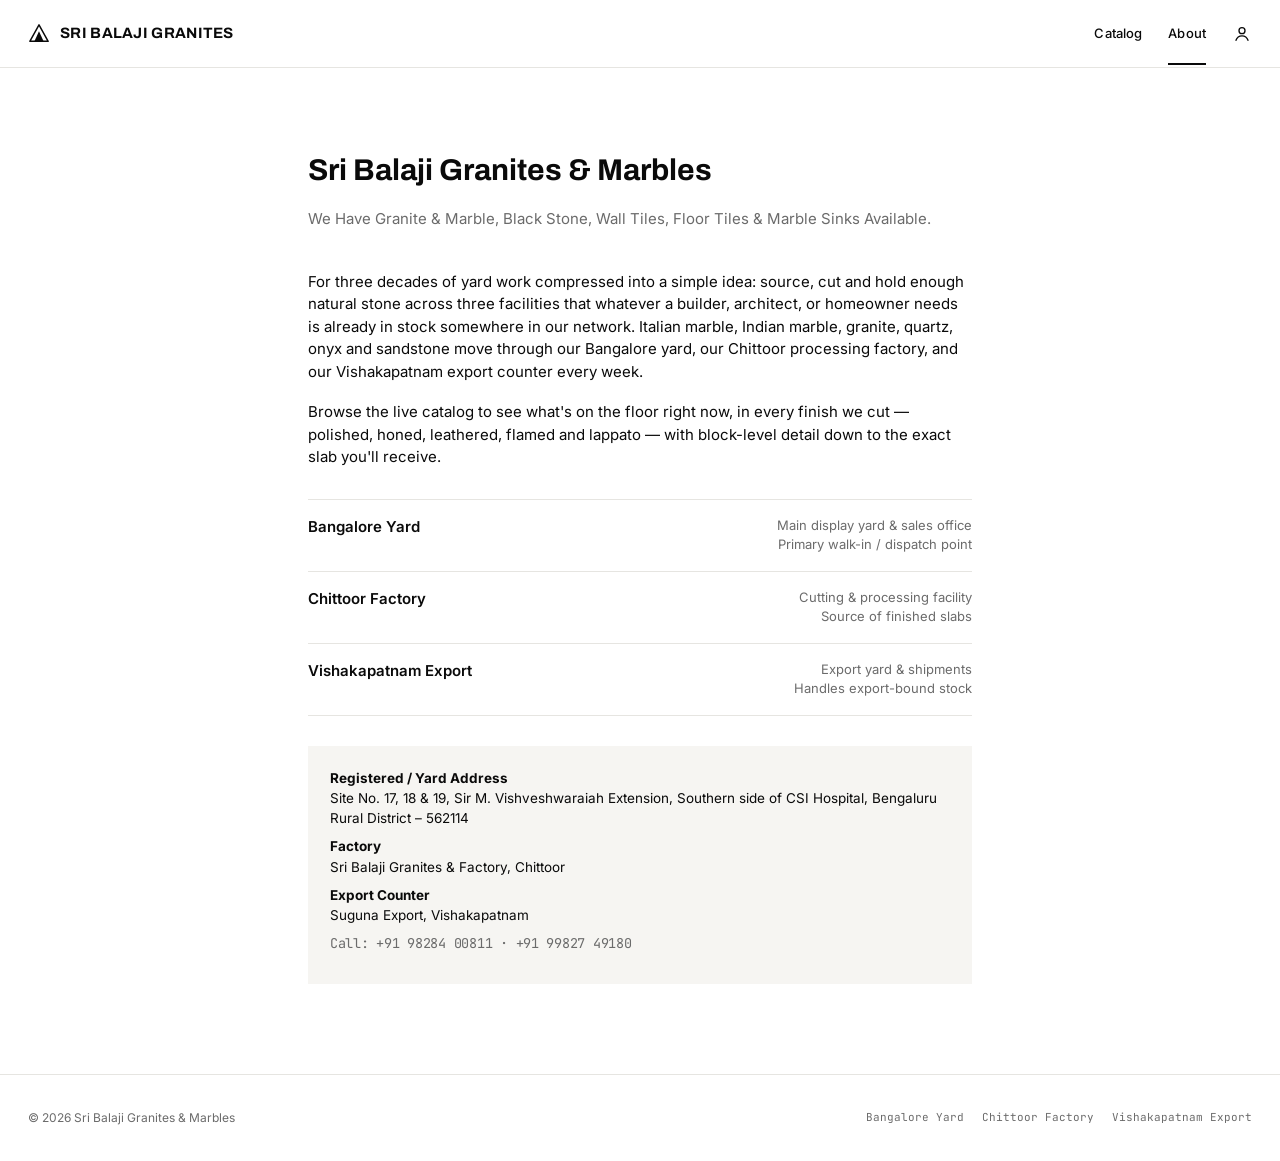
==== frontend/about.html @ f75e610f "Add files via upload" ====
<!DOCTYPE html>
<html lang="en">
<head>
<meta charset="UTF-8" />
<meta name="viewport" content="width=device-width, initial-scale=1.0" />
<title>About — Sri Balaji Granites & Marbles</title>
<link rel="stylesheet" href="css/style.css" />
<style>
  .about-wrap { max-width: 720px; margin: 0 auto; padding: 60px 28px 90px; }
  .about-wrap h1 { font-family: var(--font-display); font-size: 30px; margin-bottom: 6px; }
  .about-wrap .lede { color: var(--ink-soft); margin-bottom: 40px; font-size: 15px; }
  .about-wrap p { margin-bottom: 18px; }
  .facility-list { list-style: none; margin: 30px 0; padding: 0; border-top: 1px solid var(--line); }
  .facility-list li { border-bottom: 1px solid var(--line); padding: 16px 0; display: flex; justify-content: space-between; gap: 16px; }
  .facility-list .name { font-weight: 600; }
  .facility-list .role { color: var(--ink-soft); font-size: 13px; text-align: right; }
  .contact-block { background: var(--surface); padding: 22px; margin-top: 30px; font-size: 13.5px; }
  .contact-block div { margin-bottom: 8px; }
  .contact-block .mono { color: var(--ink-soft); }
</style>
</head>
<body>

<header class="site-header">
  <a href="/" class="brand" aria-label="Sri Balaji Granites & Marbles — home">
    <svg viewBox="0 0 24 24" fill="none" xmlns="http://www.w3.org/2000/svg" aria-hidden="true">
      <path d="M12 2 L22 20 H2 Z" stroke="#0a0a0a" stroke-width="1.6" stroke-linejoin="round"/>
      <path d="M12 9 L17 20 H7 Z" fill="#0a0a0a"/>
    </svg>
    <span class="brand-word">Sri Balaji Granites</span>
  </a>
  <nav class="main-nav">
    <a href="/">Catalog</a>
    <a href="/about.html" class="active">About</a>
    <a href="/staff" class="icon-btn" aria-label="Staff login">
      <svg viewBox="0 0 24 24" fill="none" stroke="#0a0a0a" stroke-width="1.6"><circle cx="12" cy="8" r="3.6"/><path d="M4.5 20c1.4-3.8 4.2-5.8 7.5-5.8s6.1 2 7.5 5.8"/></svg>
    </a>
  </nav>
</header>

<main class="about-wrap">
  <h1>Sri Balaji Granites & Marbles</h1>
  <p class="lede">We Have Granite &amp; Marble, Black Stone, Wall Tiles, Floor Tiles &amp; Marble Sinks Available.</p>

  <p>For three decades of yard work compressed into a simple idea: source, cut and hold enough natural stone across three facilities that whatever a builder, architect, or homeowner needs is already in stock somewhere in our network. Italian marble, Indian marble, granite, quartz, onyx and sandstone move through our Bangalore yard, our Chittoor processing factory, and our Vishakapatnam export counter every week.</p>

  <p>Browse the live catalog to see what's on the floor right now, in every finish we cut — polished, honed, leathered, flamed and lappato — with block-level detail down to the exact slab you'll receive.</p>

  <ul class="facility-list">
    <li><span class="name">Bangalore Yard</span><span class="role">Main display yard &amp; sales office<br>Primary walk-in / dispatch point</span></li>
    <li><span class="name">Chittoor Factory</span><span class="role">Cutting &amp; processing facility<br>Source of finished slabs</span></li>
    <li><span class="name">Vishakapatnam Export</span><span class="role">Export yard &amp; shipments<br>Handles export-bound stock</span></li>
  </ul>

  <div class="contact-block">
    <div><strong>Registered / Yard Address</strong><br>Site No. 17, 18 &amp; 19, Sir M. Vishveshwaraiah Extension, Southern side of CSI Hospital, Bengaluru Rural District – 562114</div>
    <div><strong>Factory</strong><br>Sri Balaji Granites &amp; Factory, Chittoor</div>
    <div><strong>Export Counter</strong><br>Suguna Export, Vishakapatnam</div>
    <div class="mono">Call: +91 98284 00811 · +91 99827 49180</div>
  </div>
</main>

<footer class="site-footer">
  <span>&copy; <span id="year"></span> Sri Balaji Granites & Marbles</span>
  <div class="locations">
    <span>Bangalore Yard</span>
    <span>Chittoor Factory</span>
    <span>Vishakapatnam Export</span>
  </div>
</footer>

<script>document.getElementById("year").textContent = new Date().getFullYear();</script>
</body>
</html>
---- frontend/css/style.css ----
/* ==========================================================================
   Sri Balaji Granites & Marbles — Design System
   Direction: minimalist, image-led, black-on-white chrome. The interface
   supplies no color of its own; the stone photography is the only color
   on the page. Masonry grid, no captions, quiet UI, one signature
   interaction: a quarry-tag stamp that appears on hover.
   ========================================================================== */

@import url('https://fonts.googleapis.com/css2?family=Archivo:wght@500;600;700;800&family=Inter:wght@400;500;600&family=JetBrains+Mono:wght@400;500&display=swap');

:root {
  --bg: #ffffff;
  --ink: #0a0a0a;
  --ink-soft: #6b6b6b;
  --ink-faint: #a3a3a0;
  --line: #e6e5e1;
  --surface: #f6f5f2;
  --surface-hover: #efeee9;
  --stamp-bg: #0a0a0a;
  --stamp-ink: #ffffff;
  --status-pending: #8a6d00;
  --status-contacted: #1d5f8a;
  --status-quoted: #6a3fa0;
  --status-closed: #1e6b3a;
  --danger: #b3261e;

  --font-display: 'Archivo', sans-serif;
  --font-body: 'Inter', sans-serif;
  --font-mono: 'JetBrains Mono', monospace;

  --radius: 2px;
  --header-h: 68px;
  --maxw: 1400px;
}

* { box-sizing: border-box; }
html { scroll-behavior: smooth; }
body {
  margin: 0;
  background: var(--bg);
  color: var(--ink);
  font-family: var(--font-body);
  font-size: 15px;
  line-height: 1.5;
  -webkit-font-smoothing: antialiased;
}
img { display: block; max-width: 100%; }
a { color: inherit; text-decoration: none; }
button { font-family: inherit; cursor: pointer; }
input, select, textarea { font-family: inherit; font-size: 14px; }
:focus-visible { outline: 2px solid var(--ink); outline-offset: 2px; }

.mono { font-family: var(--font-mono); letter-spacing: -0.02em; }
.sr-only {
  position: absolute; width: 1px; height: 1px; padding: 0; margin: -1px;
  overflow: hidden; clip: rect(0,0,0,0); white-space: nowrap; border: 0;
}

/* ---------------------------------------------------------------- header */
.site-header {
  position: sticky; top: 0; z-index: 40;
  height: var(--header-h);
  display: flex; align-items: center;
  padding: 0 28px;
  background: rgba(255,255,255,0.92);
  backdrop-filter: blur(6px);
  border-bottom: 1px solid var(--line);
}
.brand { display: flex; align-items: center; gap: 10px; margin-right: auto; }
.brand svg { width: 22px; height: 22px; flex-shrink: 0; }
.brand-word {
  font-family: var(--font-display);
  font-weight: 700;
  font-size: 15px;
  letter-spacing: 0.02em;
  text-transform: uppercase;
}
.brand-sub {
  display: none;
  font-family: var(--font-mono);
  font-size: 10px;
  color: var(--ink-soft);
  margin-left: 8px;
  padding-left: 8px;
  border-left: 1px solid var(--line);
}
@media (min-width: 720px) { .brand-sub { display: inline; } }

.main-nav { display: flex; align-items: center; gap: 26px; }
.main-nav a, .main-nav button.navlink {
  background: none; border: none; padding: 0;
  font-size: 13px; font-weight: 500; color: var(--ink);
  letter-spacing: 0.01em;
  position: relative;
}
.main-nav a::after, .main-nav button.navlink::after {
  content: ''; position: absolute; left: 0; right: 0; bottom: -22px;
  height: 2px; background: var(--ink); transform: scaleX(0);
  transition: transform .18s ease;
}
.main-nav a:hover::after, .main-nav button.navlink:hover::after,
.main-nav a.active::after { transform: scaleX(1); }

.icon-btn {
  position: relative; background: none; border: none; padding: 6px;
  display: inline-flex; align-items: center; justify-content: center;
}
.icon-btn svg { width: 20px; height: 20px; }
.cart-badge {
  position: absolute; top: -2px; right: -2px;
  background: var(--ink); color: #fff;
  font-family: var(--font-mono); font-size: 10px;
  width: 16px; height: 16px; border-radius: 50%;
  display: flex; align-items: center; justify-content: center;
}

/* ------------------------------------------------------------- ticker */
.ticker {
  background: var(--ink); color: #fff;
  overflow: hidden; white-space: nowrap;
  font-family: var(--font-mono); font-size: 12px;
}
.ticker__track {
  display: inline-block; padding: 7px 0;
  animation: ticker 28s linear infinite;
}
.ticker__track span { padding: 0 36px; }
@keyframes ticker { from { transform: translateX(0); } to { transform: translateX(-50%); } }
@media (prefers-reduced-motion: reduce) { .ticker__track { animation: none; } }

/* --------------------------------------------------------- filter bar */
.filter-bar {
  max-width: var(--maxw); margin: 0 auto;
  padding: 22px 28px 10px;
  display: flex; flex-wrap: wrap; gap: 10px; align-items: center;
}
.search-input {
  flex: 1 1 220px; min-width: 180px;
  border: 1px solid var(--line); background: var(--surface);
  padding: 10px 14px; font-size: 13px; color: var(--ink);
  border-radius: var(--radius);
}
.search-input::placeholder { color: var(--ink-faint); }
.chip-row { display: flex; flex-wrap: wrap; gap: 8px; }
.chip {
  border: 1px solid var(--line); background: #fff;
  padding: 7px 13px; font-size: 12px; font-weight: 500;
  border-radius: 999px; color: var(--ink-soft);
  transition: all .15s ease;
}
.chip:hover { border-color: var(--ink); color: var(--ink); }
.chip.active { background: var(--ink); color: #fff; border-color: var(--ink); }
.select-field {
  border: 1px solid var(--line); background: #fff;
  padding: 9px 12px; font-size: 12.5px; border-radius: var(--radius);
  color: var(--ink);
}
.toggle-field {
  display: flex; align-items: center; gap: 7px;
  font-size: 12.5px; color: var(--ink-soft); user-select: none;
}
.toggle-field input { accent-color: var(--ink); }

/* -------------------------------------------------------- masonry grid */
.masonry {
  max-width: var(--maxw); margin: 0 auto;
  padding: 6px 24px 80px;
  column-count: 1;
  column-gap: 4px;
}
@media (min-width: 620px)  { .masonry { column-count: 2; } }
@media (min-width: 980px)  { .masonry { column-count: 3; } }
@media (min-width: 1320px) { .masonry { column-count: 4; } }

.tile {
  break-inside: avoid;
  margin-bottom: 4px;
  position: relative;
  overflow: hidden;
  background: var(--surface);
  cursor: pointer;
}
.tile img {
  width: 100%; height: auto; display: block;
  transition: transform .5s cubic-bezier(.2,.7,.2,1), filter .4s ease;
}
.tile:hover img { transform: scale(1.035); }
.tile.is-sold img { filter: grayscale(1) brightness(0.75); }

.tile-stamp {
  position: absolute; left: 10px; bottom: 10px; right: 10px;
  display: flex; justify-content: space-between; align-items: flex-end;
  gap: 8px;
  opacity: 0; transform: translateY(6px);
  transition: opacity .22s ease, transform .22s ease;
  pointer-events: none;
}
.tile:hover .tile-stamp { opacity: 1; transform: translateY(0); }
.tile-stamp__tag {
  background: var(--stamp-bg); color: var(--stamp-ink);
  font-family: var(--font-mono); font-size: 11px;
  padding: 6px 9px; line-height: 1.3;
  max-width: 72%;
}
.tile-stamp__tag b { display: block; font-size: 11.5px; font-weight: 500; }
.tile-stamp__rate {
  background: #fff; color: var(--ink);
  font-family: var(--font-mono); font-size: 11px; font-weight: 500;
  padding: 6px 9px;
}
.tile-sold-flag {
  position: absolute; top: 10px; left: 10px;
  background: #fff; color: var(--ink);
  font-family: var(--font-mono); font-size: 10px;
  letter-spacing: 0.06em; text-transform: uppercase;
  padding: 4px 8px;
}
.tile-empty-state {
  column-span: all;
  text-align: center; padding: 90px 20px; color: var(--ink-soft);
}
.tile-empty-state h3 { font-family: var(--font-display); font-size: 18px; margin: 0 0 6px; }

/* -------------------------------------------------------------- footer */
.site-footer {
  border-top: 1px solid var(--line);
  padding: 34px 28px;
  display: flex; flex-wrap: wrap; gap: 10px 24px;
  justify-content: space-between; align-items: center;
  font-size: 12px; color: var(--ink-soft);
}
.site-footer .locations { display: flex; gap: 18px; flex-wrap: wrap; font-family: var(--font-mono); font-size: 11px; }

/* ---------------------------------------------------------------- modal */
.overlay {
  position: fixed; inset: 0; background: rgba(10,10,10,0.5);
  z-index: 100; display: flex; align-items: flex-start; justify-content: center;
  padding: 32px 16px; overflow-y: auto;
  opacity: 0; pointer-events: none; transition: opacity .18s ease;
}
.overlay.open { opacity: 1; pointer-events: auto; }
.modal {
  background: #fff; max-width: 920px; width: 100%;
  margin: auto; display: grid; grid-template-columns: 1fr;
  transform: translateY(10px); transition: transform .2s ease;
}
.overlay.open .modal { transform: translateY(0); }
@media (min-width: 760px) { .modal { grid-template-columns: 1.1fr 1fr; } }
.modal-close {
  position: absolute; top: 14px; right: 14px; z-index: 5;
  background: #fff; border: 1px solid var(--line); width: 32px; height: 32px;
  display: flex; align-items: center; justify-content: center;
}
.modal-wrap { position: relative; }
.modal-media { background: var(--surface); }
.modal-media img { width: 100%; height: 100%; object-fit: cover; max-height: 560px; }
.modal-body { padding: 30px 28px; overflow-y: auto; }
.modal-eyebrow { font-family: var(--font-mono); font-size: 11px; color: var(--ink-soft); text-transform: uppercase; letter-spacing: 0.06em; }
.modal-title { font-family: var(--font-display); font-size: 24px; font-weight: 700; margin: 6px 0 4px; }
.modal-godown { font-size: 13px; color: var(--ink-soft); margin-bottom: 18px; }
.spec-grid {
  display: grid; grid-template-columns: 1fr 1fr; gap: 12px 20px;
  border-top: 1px solid var(--line); border-bottom: 1px solid var(--line);
  padding: 18px 0; margin-bottom: 18px;
}
.spec-item .label { font-size: 11px; color: var(--ink-soft); text-transform: uppercase; letter-spacing: 0.04em; }
.spec-item .value { font-family: var(--font-mono); font-size: 14px; margin-top: 2px; }
.rate-unit-table { width: 100%; border-collapse: collapse; margin-bottom: 20px; font-size: 13px; }
.rate-unit-table td { padding: 6px 0; border-bottom: 1px dashed var(--line); }
.rate-unit-table td:last-child { text-align: right; font-family: var(--font-mono); }
.total-value { font-family: var(--font-display); font-size: 22px; font-weight: 700; margin-bottom: 20px; }
.total-value span { font-size: 12px; font-weight: 500; color: var(--ink-soft); display: block; font-family: var(--font-body); }
.modal-actions { display: flex; gap: 10px; flex-wrap: wrap; }

/* --------------------------------------------------------------- buttons */
.btn {
  display: inline-flex; align-items: center; justify-content: center; gap: 8px;
  padding: 12px 20px; font-size: 13px; font-weight: 600;
  border: 1px solid var(--ink); border-radius: var(--radius);
  background: var(--ink); color: #fff; transition: opacity .15s ease;
}
.btn:hover { opacity: 0.82; }
.btn-outline { background: #fff; color: var(--ink); }
.btn-ghost { background: transparent; color: var(--ink); border-color: var(--line); }
.btn-danger { background: #fff; color: var(--danger); border-color: var(--danger); }
.btn-sm { padding: 8px 13px; font-size: 12px; }
.btn-block { width: 100%; }
.btn:disabled { opacity: 0.4; cursor: not-allowed; }
.btn-whatsapp { background: #1a1a1a; }
.btn-whatsapp svg { width: 16px; height: 16px; }

/* ---------------------------------------------------------------- drawer */
.drawer-overlay {
  position: fixed; inset: 0; background: rgba(10,10,10,0.4);
  z-index: 110; opacity: 0; pointer-events: none; transition: opacity .2s ease;
}
.drawer-overlay.open { opacity: 1; pointer-events: auto; }
.drawer {
  position: fixed; top: 0; right: 0; bottom: 0; width: 100%; max-width: 420px;
  background: #fff; z-index: 111; box-shadow: -12px 0 40px rgba(0,0,0,0.08);
  transform: translateX(100%); transition: transform .25s ease;
  display: flex; flex-direction: column;
}
.drawer-overlay.open .drawer { transform: translateX(0); }
.drawer-head { padding: 20px 22px; border-bottom: 1px solid var(--line); display: flex; justify-content: space-between; align-items: center; }
.drawer-head h2 { font-family: var(--font-display); font-size: 16px; margin: 0; }
.drawer-body { flex: 1; overflow-y: auto; padding: 18px 22px; }
.drawer-foot { padding: 18px 22px; border-top: 1px solid var(--line); }
.cart-line { display: flex; gap: 12px; padding: 12px 0; border-bottom: 1px solid var(--line); }
.cart-line img { width: 56px; height: 56px; object-fit: cover; }
.cart-line .meta { flex: 1; }
.cart-line .meta .t { font-size: 13px; font-weight: 600; }
.cart-line .meta .s { font-size: 11.5px; color: var(--ink-soft); font-family: var(--font-mono); }
.cart-line button { background: none; border: none; color: var(--ink-soft); font-size: 11px; text-decoration: underline; padding: 0; }
.cart-empty { text-align: center; padding: 60px 10px; color: var(--ink-soft); font-size: 13px; }

/* ------------------------------------------------------------------ form */
.form-grid { display: grid; grid-template-columns: 1fr 1fr; gap: 12px; }
.form-grid .full { grid-column: 1 / -1; }
.field label { display: block; font-size: 11.5px; color: var(--ink-soft); margin-bottom: 5px; text-transform: uppercase; letter-spacing: 0.03em; }
.field input, .field select, .field textarea {
  width: 100%; border: 1px solid var(--line); padding: 10px 12px;
  border-radius: var(--radius); background: #fff; color: var(--ink);
}
.field textarea { resize: vertical; min-height: 70px; }
.form-note { font-size: 11.5px; color: var(--ink-soft); margin-top: 12px; }
.confirmation { text-align: center; padding: 40px 10px; }
.confirmation .ok-mark { width: 46px; height: 46px; margin: 0 auto 14px; }
.confirmation h3 { font-family: var(--font-display); font-size: 18px; margin-bottom: 6px; }
.confirmation .order-no { font-family: var(--font-mono); font-size: 13px; color: var(--ink-soft); }

/* ------------------------------------------------------------- staff: login */
.staff-shell { min-height: 100vh; display: grid; grid-template-columns: 1fr; }
@media (min-width: 860px) { .staff-shell { grid-template-columns: 1fr 1fr; } }
.staff-side {
  background: var(--ink); color: #fff;
  display: flex; flex-direction: column; justify-content: space-between;
  padding: 40px; min-height: 260px;
}
.staff-side .brand-word { color: #fff; }
.staff-side .yard-status { display: flex; flex-direction: column; gap: 10px; font-family: var(--font-mono); font-size: 12px; }
.yard-status .row { display: flex; justify-content: space-between; border-bottom: 1px solid rgba(255,255,255,0.15); padding-bottom: 8px; }
.dot { width: 6px; height: 6px; border-radius: 50%; background: #7be08a; display: inline-block; margin-right: 6px; }
.staff-form-side { display: flex; align-items: center; justify-content: center; padding: 40px 28px; }
.staff-form { width: 100%; max-width: 340px; }
.staff-form h1 { font-family: var(--font-display); font-size: 22px; margin-bottom: 6px; }
.staff-form p.lede { color: var(--ink-soft); font-size: 13px; margin-bottom: 26px; }
.staff-form .field { margin-bottom: 14px; }
.staff-error { background: #fdeceb; color: var(--danger); font-size: 12.5px; padding: 10px 12px; margin-bottom: 14px; border-radius: var(--radius); display: none; }
.staff-error.show { display: block; }
.back-link { display: inline-block; margin-top: 20px; font-size: 12.5px; color: var(--ink-soft); text-decoration: underline; }

/* ------------------------------------------------------------- staff: app */
.staff-app { display: none; min-height: 100vh; grid-template-rows: auto auto 1fr; }
.staff-app.active { display: grid; }
.staff-topbar {
  display: flex; align-items: center; padding: 0 24px; height: 60px;
  border-bottom: 1px solid var(--line); gap: 20px;
}
.staff-topbar .who { margin-left: auto; font-size: 12.5px; color: var(--ink-soft); display: flex; align-items: center; gap: 12px; }
.role-pill { background: var(--surface); font-family: var(--font-mono); font-size: 11px; padding: 4px 9px; }
.tabs { display: flex; gap: 4px; padding: 10px 20px; overflow-x: auto; border-bottom: 1px solid var(--line); }
.tab-btn {
  background: none; border: none; padding: 9px 14px; font-size: 12.5px; font-weight: 600;
  color: var(--ink-soft); white-space: nowrap; border-radius: var(--radius);
}
.tab-btn.active { background: var(--ink); color: #fff; }
.tab-panel { display: none; padding: 22px 24px 60px; max-width: 1300px; margin: 0 auto; width: 100%; }
.tab-panel.active { display: block; }

.kpi-row { display: grid; grid-template-columns: repeat(auto-fit,minmax(150px,1fr)); gap: 10px; margin-bottom: 22px; }
.kpi-card { border: 1px solid var(--line); padding: 16px; }
.kpi-card .n { font-family: var(--font-display); font-size: 24px; font-weight: 700; }
.kpi-card .l { font-size: 11px; color: var(--ink-soft); text-transform: uppercase; letter-spacing: 0.03em; margin-top: 4px; }

.toolbar { display: flex; flex-wrap: wrap; gap: 10px; margin-bottom: 16px; align-items: center; }
.toolbar .grow { flex: 1; min-width: 180px; }

table.data-table { width: 100%; border-collapse: collapse; font-size: 12.5px; }
.data-table th {
  text-align: left; font-size: 10.5px; text-transform: uppercase; letter-spacing: 0.04em;
  color: var(--ink-soft); border-bottom: 1px solid var(--ink); padding: 8px 10px;
}
.data-table td { padding: 10px; border-bottom: 1px solid var(--line); vertical-align: middle; }
.data-table tr:hover td { background: var(--surface); }
.table-wrap { overflow-x: auto; border: 1px solid var(--line); }
.row-thumb { width: 40px; height: 40px; object-fit: cover; }
.status-pill { font-family: var(--font-mono); font-size: 10.5px; padding: 4px 8px; border: 1px solid var(--line); }
.status-pill[data-status="Pending"] { color: var(--status-pending); border-color: var(--status-pending); }
.status-pill[data-status="Contacted"] { color: var(--status-contacted); border-color: var(--status-contacted); }
.status-pill[data-status="Quoted"] { color: var(--status-quoted); border-color: var(--status-quoted); }
.status-pill[data-status="Closed"] { color: var(--status-closed); border-color: var(--status-closed); }
.row-actions { display: flex; gap: 6px; }
.row-actions button { background: none; border: 1px solid var(--line); font-size: 11px; padding: 5px 9px; }
.row-actions button:hover { border-color: var(--ink); }

.calc-panel { display: grid; grid-template-columns: 1fr; gap: 24px; max-width: 760px; }
@media (min-width: 700px) { .calc-panel { grid-template-columns: 1fr 1fr; } }
.calc-result { background: var(--surface); padding: 20px; }
.calc-result dl { display: grid; grid-template-columns: 1fr auto; gap: 8px 12px; font-size: 13px; margin: 0; }
.calc-result dt { color: var(--ink-soft); }
.calc-result dd { margin: 0; font-family: var(--font-mono); text-align: right; }

.modal-form-overlay {
  position: fixed; inset: 0; background: rgba(10,10,10,0.5); z-index: 200;
  display: none; align-items: flex-start; justify-content: center; padding: 40px 16px; overflow-y: auto;
}
.modal-form-overlay.open { display: flex; }
.modal-form {
  background: #fff; max-width: 560px; width: 100%; padding: 28px;
}
.modal-form h3 { font-family: var(--font-display); font-size: 18px; margin: 0 0 18px; }
.modal-form-actions { display: flex; justify-content: flex-end; gap: 10px; margin-top: 18px; }

.empty-row td { text-align: center; color: var(--ink-soft); padding: 40px 10px; }

.toast {
  position: fixed; bottom: 20px; left: 50%; transform: translateX(-50%) translateY(20px);
  background: var(--ink); color: #fff; padding: 12px 18px; font-size: 13px;
  border-radius: var(--radius); z-index: 300; opacity: 0; pointer-events: none;
  transition: opacity .2s ease, transform .2s ease;
}
.toast.show { opacity: 1; transform: translateX(-50%) translateY(0); }

@media (max-width: 640px) {
  .site-header { padding: 0 16px; }
  .filter-bar { padding: 16px 16px 6px; }
  .masonry { padding: 6px 12px 60px; }
  .modal-body { padding: 22px 18px; }
}
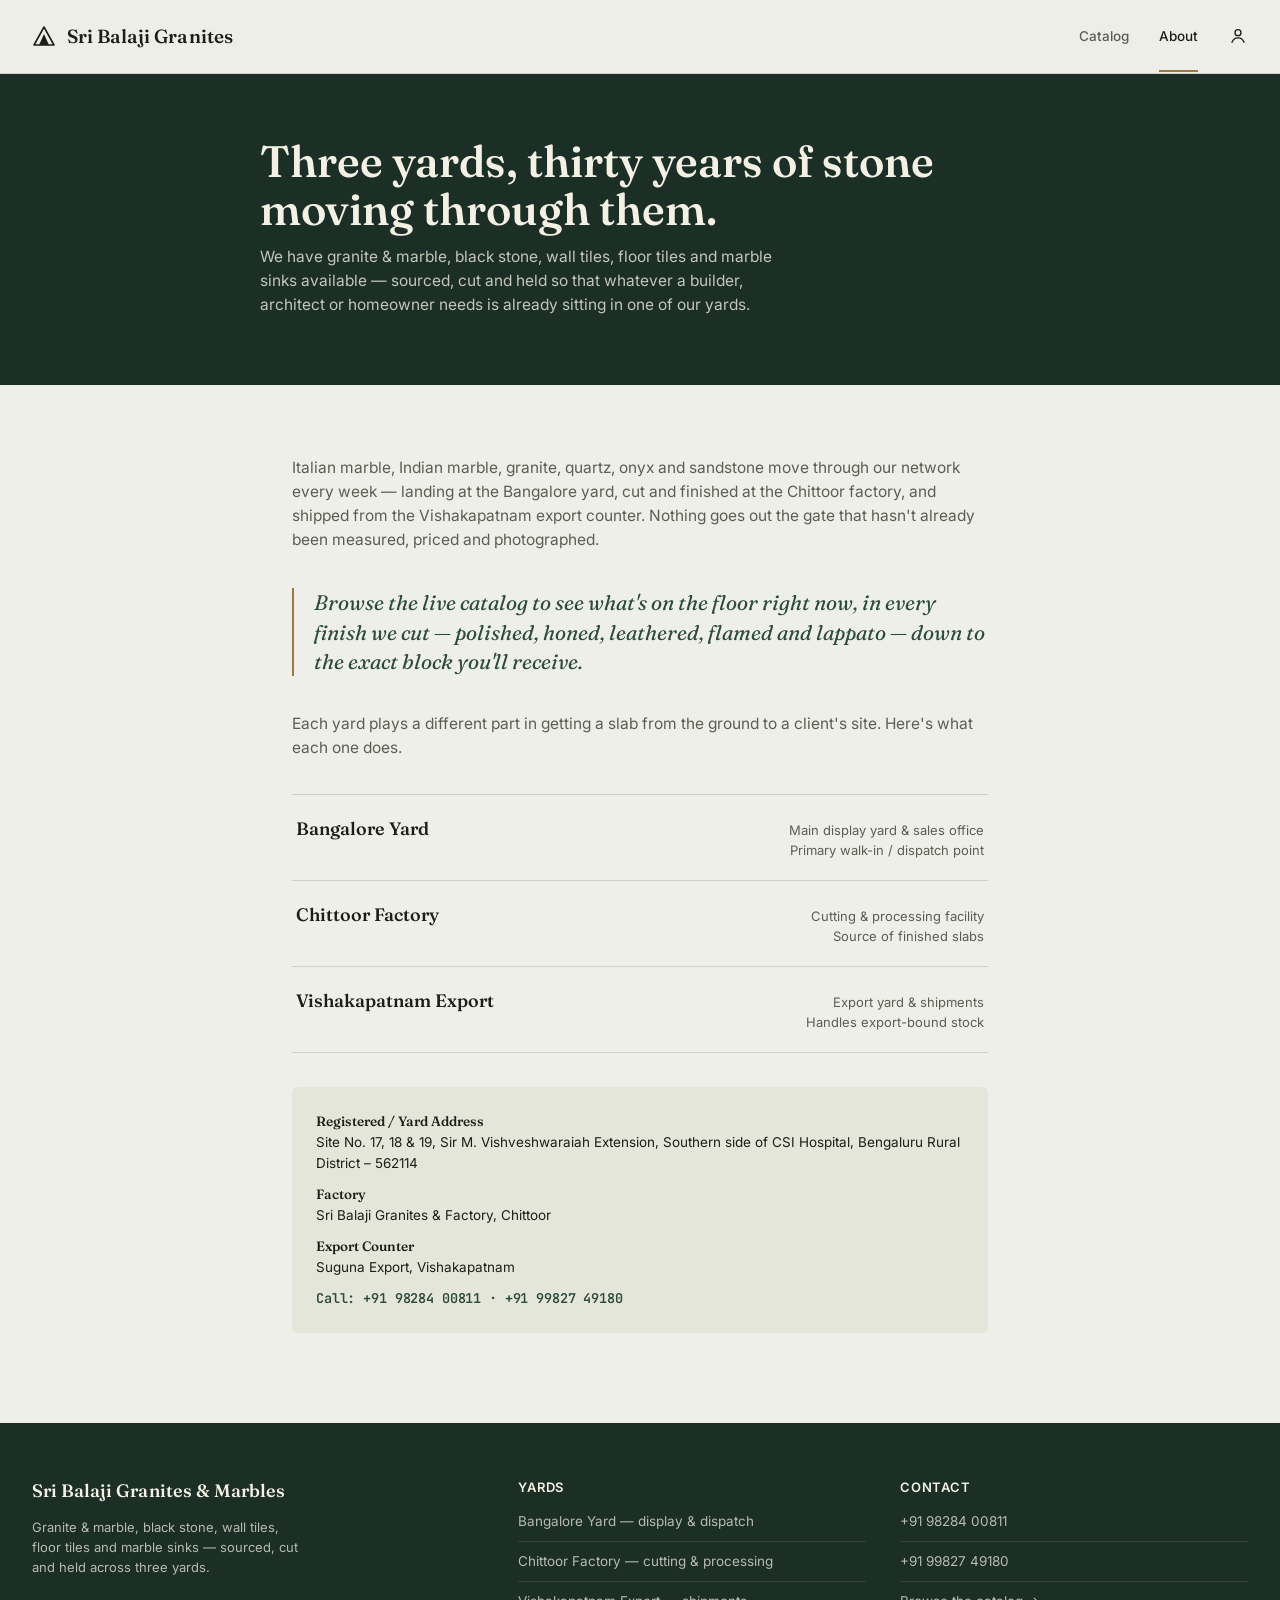
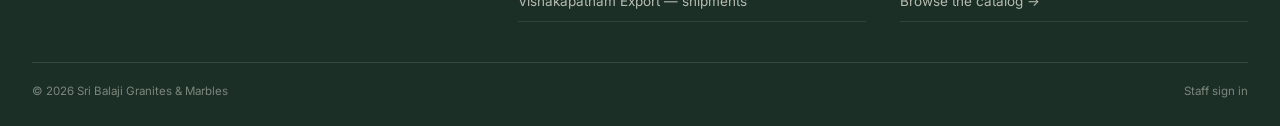
==== commit c0e10238: "Add files via upload" ====
--- a/frontend/about.html
+++ b/frontend/about.html
@@ -5,27 +5,14 @@
 <meta name="viewport" content="width=device-width, initial-scale=1.0" />
 <title>About — Sri Balaji Granites & Marbles</title>
 <link rel="stylesheet" href="css/style.css" />
-<style>
-  .about-wrap { max-width: 720px; margin: 0 auto; padding: 60px 28px 90px; }
-  .about-wrap h1 { font-family: var(--font-display); font-size: 30px; margin-bottom: 6px; }
-  .about-wrap .lede { color: var(--ink-soft); margin-bottom: 40px; font-size: 15px; }
-  .about-wrap p { margin-bottom: 18px; }
-  .facility-list { list-style: none; margin: 30px 0; padding: 0; border-top: 1px solid var(--line); }
-  .facility-list li { border-bottom: 1px solid var(--line); padding: 16px 0; display: flex; justify-content: space-between; gap: 16px; }
-  .facility-list .name { font-weight: 600; }
-  .facility-list .role { color: var(--ink-soft); font-size: 13px; text-align: right; }
-  .contact-block { background: var(--surface); padding: 22px; margin-top: 30px; font-size: 13.5px; }
-  .contact-block div { margin-bottom: 8px; }
-  .contact-block .mono { color: var(--ink-soft); }
-</style>
 </head>
 <body>
 
 <header class="site-header">
   <a href="/" class="brand" aria-label="Sri Balaji Granites & Marbles — home">
     <svg viewBox="0 0 24 24" fill="none" xmlns="http://www.w3.org/2000/svg" aria-hidden="true">
-      <path d="M12 2 L22 20 H2 Z" stroke="#0a0a0a" stroke-width="1.6" stroke-linejoin="round"/>
-      <path d="M12 9 L17 20 H7 Z" fill="#0a0a0a"/>
+      <path d="M12 2 L22 20 H2 Z" stroke="#1c1e18" stroke-width="1.6" stroke-linejoin="round"/>
+      <path d="M12 9 L17 20 H7 Z" fill="#1c1e18"/>
     </svg>
     <span class="brand-word">Sri Balaji Granites</span>
   </a>
@@ -33,18 +20,24 @@
     <a href="/">Catalog</a>
     <a href="/about.html" class="active">About</a>
     <a href="/staff" class="icon-btn" aria-label="Staff login">
-      <svg viewBox="0 0 24 24" fill="none" stroke="#0a0a0a" stroke-width="1.6"><circle cx="12" cy="8" r="3.6"/><path d="M4.5 20c1.4-3.8 4.2-5.8 7.5-5.8s6.1 2 7.5 5.8"/></svg>
+      <svg viewBox="0 0 24 24" fill="none" stroke="#1c1e18" stroke-width="1.6"><circle cx="12" cy="8" r="3.6"/><path d="M4.5 20c1.4-3.8 4.2-5.8 7.5-5.8s6.1 2 7.5 5.8"/></svg>
     </a>
   </nav>
 </header>
 
+<section class="about-hero">
+  <div class="about-hero__inner">
+    <h1>Three yards, thirty years of stone moving through them.</h1>
+    <p class="lede">We have granite &amp; marble, black stone, wall tiles, floor tiles and marble sinks available — sourced, cut and held so that whatever a builder, architect or homeowner needs is already sitting in one of our yards.</p>
+  </div>
+</section>
+
 <main class="about-wrap">
-  <h1>Sri Balaji Granites & Marbles</h1>
-  <p class="lede">We Have Granite &amp; Marble, Black Stone, Wall Tiles, Floor Tiles &amp; Marble Sinks Available.</p>
+  <p>Italian marble, Indian marble, granite, quartz, onyx and sandstone move through our network every week — landing at the Bangalore yard, cut and finished at the Chittoor factory, and shipped from the Vishakapatnam export counter. Nothing goes out the gate that hasn't already been measured, priced and photographed.</p>
 
-  <p>For three decades of yard work compressed into a simple idea: source, cut and hold enough natural stone across three facilities that whatever a builder, architect, or homeowner needs is already in stock somewhere in our network. Italian marble, Indian marble, granite, quartz, onyx and sandstone move through our Bangalore yard, our Chittoor processing factory, and our Vishakapatnam export counter every week.</p>
+  <p class="pull">Browse the live catalog to see what's on the floor right now, in every finish we cut — polished, honed, leathered, flamed and lappato — down to the exact block you'll receive.</p>
 
-  <p>Browse the live catalog to see what's on the floor right now, in every finish we cut — polished, honed, leathered, flamed and lappato — with block-level detail down to the exact slab you'll receive.</p>
+  <p>Each yard plays a different part in getting a slab from the ground to a client's site. Here's what each one does.</p>
 
   <ul class="facility-list">
     <li><span class="name">Bangalore Yard</span><span class="role">Main display yard &amp; sales office<br>Primary walk-in / dispatch point</span></li>
@@ -61,11 +54,31 @@
 </main>
 
 <footer class="site-footer">
-  <span>&copy; <span id="year"></span> Sri Balaji Granites & Marbles</span>
-  <div class="locations">
-    <span>Bangalore Yard</span>
-    <span>Chittoor Factory</span>
-    <span>Vishakapatnam Export</span>
+  <div class="footer-grid">
+    <div class="footer-brand">
+      <span class="brand-word">Sri Balaji Granites &amp; Marbles</span>
+      <p>Granite &amp; marble, black stone, wall tiles, floor tiles and marble sinks — sourced, cut and held across three yards.</p>
+    </div>
+    <div>
+      <h4>Yards</h4>
+      <ul class="footer-list">
+        <li>Bangalore Yard — display &amp; dispatch</li>
+        <li>Chittoor Factory — cutting &amp; processing</li>
+        <li>Vishakapatnam Export — shipments</li>
+      </ul>
+    </div>
+    <div>
+      <h4>Contact</h4>
+      <ul class="footer-list">
+        <li>+91 98284 00811</li>
+        <li>+91 99827 49180</li>
+        <li><a href="/">Browse the catalog &rarr;</a></li>
+      </ul>
+    </div>
+  </div>
+  <div class="footer-bottom">
+    <span>&copy; <span id="year"></span> Sri Balaji Granites &amp; Marbles</span>
+    <a href="/staff">Staff sign in</a>
   </div>
 </footer>
 
--- a/frontend/css/style.css
+++ b/frontend/css/style.css
@@ -1,36 +1,52 @@
 /* ==========================================================================
    Sri Balaji Granites & Marbles — Design System
-   Direction: minimalist, image-led, black-on-white chrome. The interface
-   supplies no color of its own; the stone photography is the only color
-   on the page. Masonry grid, no captions, quiet UI, one signature
-   interaction: a quarry-tag stamp that appears on hover.
+   ---------------------------------------------------------------------
+   Direction: "the quarry as a private members' room." Sri Balaji moves
+   Italian marble, granite and onyx through three yards — the brief calls
+   for the quiet confidence of an exclusive club crossed with the material
+   honesty of a stoneyard: veined marble, cut brass, hairline joinery.
+   Cool stone-grey base (not the usual warm AI-cream), a deep malachite
+   green standing in for "the house colour," and brass for anything that
+   asks for attention. One signature motif — a marble-vein line — appears
+   exactly once, in the hero, rather than as a repeated decoration.
    ========================================================================== */
 
-@import url('https://fonts.googleapis.com/css2?family=Archivo:wght@500;600;700;800&family=Inter:wght@400;500;600&family=JetBrains+Mono:wght@400;500&display=swap');
+@import url('https://fonts.googleapis.com/css2?family=Fraunces:ital,opsz,wght@0,9..144,340;0,9..144,440;0,9..144,560;0,9..144,650;1,9..144,440;1,9..144,560&family=Inter:wght@400;500;600;700&family=JetBrains+Mono:wght@400;500&display=swap');
 
 :root {
-  --bg: #ffffff;
-  --ink: #0a0a0a;
-  --ink-soft: #6b6b6b;
-  --ink-faint: #a3a3a0;
-  --line: #e6e5e1;
-  --surface: #f6f5f2;
-  --surface-hover: #efeee9;
-  --stamp-bg: #0a0a0a;
-  --stamp-ink: #ffffff;
-  --status-pending: #8a6d00;
-  --status-contacted: #1d5f8a;
-  --status-quoted: #6a3fa0;
-  --status-closed: #1e6b3a;
-  --danger: #b3261e;
-
-  --font-display: 'Archivo', sans-serif;
+  /* -- stone / club palette ------------------------------------------- */
+  --bg:            #EEEFE9;   /* cool stone-white, faint green undertone */
+  --surface:       #E4E6DA;   /* stone panel */
+  --surface-2:     #DADDCD;   /* deeper panel / hover */
+  --ink:           #1C1E18;   /* basalt — warm-neutral near-black */
+  --ink-soft:      #5B5F51;
+  --ink-faint:     #8C9080;
+  --line:          #CFD2C2;
+  --line-strong:   #B6BAA6;
+
+  --house:         #2C4B3D;   /* malachite green — "the house colour" */
+  --house-deep:     #1B2F26;
+  --house-tint:     #E5EBE2;
+  --brass:          #9C7A3E;  /* cut brass — used sparingly, for weight */
+  --brass-soft:     #C9A15F;
+  --cream:          #F4F1E4;  /* text/ink on dark grounds */
+
+  --status-pending:   #9C7A3E;
+  --status-contacted: #3B6E86;
+  --status-quoted:    #6B4F82;
+  --status-closed:    #2C4B3D;
+  --danger:           #9C3B2C;
+  --danger-tint:      #F6E7E3;
+
+  --font-display: 'Fraunces', serif;
   --font-body: 'Inter', sans-serif;
   --font-mono: 'JetBrains Mono', monospace;
 
-  --radius: 2px;
-  --header-h: 68px;
-  --maxw: 1400px;
+  --radius-sm: 3px;
+  --radius: 6px;
+  --radius-lg: 14px;
+  --header-h: 74px;
+  --maxw: 1360px;
 }
 
 * { box-sizing: border-box; }
@@ -40,17 +56,18 @@
   background: var(--bg);
   color: var(--ink);
   font-family: var(--font-body);
-  font-size: 15px;
-  line-height: 1.5;
+  font-size: 15.5px;
+  line-height: 1.55;
   -webkit-font-smoothing: antialiased;
 }
 img { display: block; max-width: 100%; }
 a { color: inherit; text-decoration: none; }
 button { font-family: inherit; cursor: pointer; }
 input, select, textarea { font-family: inherit; font-size: 14px; }
-:focus-visible { outline: 2px solid var(--ink); outline-offset: 2px; }
-
-.mono { font-family: var(--font-mono); letter-spacing: -0.02em; }
+:focus-visible { outline: 2px solid var(--house); outline-offset: 2px; }
+h1, h2, h3, h4 { font-family: var(--font-display); font-weight: 560; margin: 0; }
+
+.mono { font-family: var(--font-mono); letter-spacing: -0.01em; }
 .sr-only {
   position: absolute; width: 1px; height: 1px; padding: 0; margin: -1px;
   overflow: hidden; clip: rect(0,0,0,0); white-space: nowrap; border: 0;
@@ -61,42 +78,39 @@
   position: sticky; top: 0; z-index: 40;
   height: var(--header-h);
   display: flex; align-items: center;
-  padding: 0 28px;
-  background: rgba(255,255,255,0.92);
-  backdrop-filter: blur(6px);
+  padding: 0 32px;
+  background: rgba(238,239,233,0.94);
+  backdrop-filter: blur(8px);
   border-bottom: 1px solid var(--line);
 }
-.brand { display: flex; align-items: center; gap: 10px; margin-right: auto; }
-.brand svg { width: 22px; height: 22px; flex-shrink: 0; }
+.brand { display: flex; align-items: baseline; gap: 11px; margin-right: auto; }
+.brand svg { width: 24px; height: 24px; flex-shrink: 0; align-self: center; }
 .brand-word {
   font-family: var(--font-display);
-  font-weight: 700;
-  font-size: 15px;
-  letter-spacing: 0.02em;
-  text-transform: uppercase;
+  font-weight: 560;
+  font-size: 19px;
+  letter-spacing: 0.002em;
 }
 .brand-sub {
   display: none;
-  font-family: var(--font-mono);
-  font-size: 10px;
+  font-size: 11.5px;
   color: var(--ink-soft);
-  margin-left: 8px;
-  padding-left: 8px;
-  border-left: 1px solid var(--line);
-}
-@media (min-width: 720px) { .brand-sub { display: inline; } }
-
-.main-nav { display: flex; align-items: center; gap: 26px; }
+  padding-left: 12px;
+  border-left: 1px solid var(--line-strong);
+}
+@media (min-width: 760px) { .brand-sub { display: inline; } }
+
+.main-nav { display: flex; align-items: center; gap: 30px; }
 .main-nav a, .main-nav button.navlink {
   background: none; border: none; padding: 0;
-  font-size: 13px; font-weight: 500; color: var(--ink);
-  letter-spacing: 0.01em;
+  font-size: 13.5px; font-weight: 500; color: var(--ink-soft);
   position: relative;
 }
+.main-nav a:hover, .main-nav button.navlink:hover, .main-nav a.active { color: var(--ink); }
 .main-nav a::after, .main-nav button.navlink::after {
-  content: ''; position: absolute; left: 0; right: 0; bottom: -22px;
-  height: 2px; background: var(--ink); transform: scaleX(0);
-  transition: transform .18s ease;
+  content: ''; position: absolute; left: 0; right: 0; bottom: -25px;
+  height: 2px; background: var(--brass); transform: scaleX(0);
+  transition: transform .2s ease;
 }
 .main-nav a:hover::after, .main-nav button.navlink:hover::after,
 .main-nav a.active::after { transform: scaleX(1); }
@@ -104,69 +118,117 @@
 .icon-btn {
   position: relative; background: none; border: none; padding: 6px;
   display: inline-flex; align-items: center; justify-content: center;
+  color: var(--ink);
 }
 .icon-btn svg { width: 20px; height: 20px; }
 .cart-badge {
   position: absolute; top: -2px; right: -2px;
-  background: var(--ink); color: #fff;
+  background: var(--house); color: #fff;
   font-family: var(--font-mono); font-size: 10px;
   width: 16px; height: 16px; border-radius: 50%;
   display: flex; align-items: center; justify-content: center;
 }
 
+/* ------------------------------------------------------------------ hero */
+.hero {
+  position: relative; overflow: hidden;
+  background: var(--house-deep);
+  color: var(--cream);
+  padding: 72px 32px 56px;
+}
+.hero__veins {
+  position: absolute; inset: 0; width: 100%; height: 100%;
+  opacity: 0.55; mix-blend-mode: screen;
+  background-repeat: no-repeat; background-position: right -8% top -10%; background-size: 68% auto;
+  background-image: url("data:image/svg+xml,%3Csvg xmlns='http://www.w3.org/2000/svg' viewBox='0 0 900 820' fill='none'%3E%3Cpath d='M780 10C660 90 700 220 560 280C420 340 460 470 320 520C200 564 220 680 90 740' stroke='%23C9A15F' stroke-width='1.4' stroke-linecap='round' opacity='0.55'/%3E%3Cpath d='M860 60C740 150 790 260 650 330C520 396 570 500 430 560C310 612 340 700 210 770' stroke='%23F4F1E4' stroke-width='1' stroke-linecap='round' opacity='0.35'/%3E%3Cpath d='M700 0C610 60 650 160 540 210C440 256 470 360 360 410C266 452 290 540 190 600' stroke='%23C9A15F' stroke-width='0.8' stroke-linecap='round' opacity='0.4'/%3E%3Cpath d='M900 220C800 270 830 350 720 400C620 446 650 530 540 580C446 622 470 700 370 760' stroke='%23F4F1E4' stroke-width='1.2' stroke-linecap='round' opacity='0.25'/%3E%3C/svg%3E");
+}
+.hero__inner {
+  position: relative; z-index: 1;
+  max-width: var(--maxw); margin: 0 auto;
+  display: grid; gap: 28px;
+}
+.hero__kicker {
+  font-family: var(--font-display); font-style: italic; font-weight: 440;
+  font-size: 15px; color: var(--brass-soft);
+}
+.hero h1 {
+  font-size: clamp(34px, 5.6vw, 62px);
+  line-height: 1.04;
+  max-width: 15ch;
+  font-weight: 560;
+  letter-spacing: -0.01em;
+}
+.hero__lede {
+  max-width: 46ch; font-size: 16px; color: rgba(244,241,228,0.78);
+}
+.hero__actions { display: flex; flex-wrap: wrap; gap: 12px; margin-top: 6px; }
+.hero__stats {
+  display: grid; grid-template-columns: repeat(auto-fit,minmax(140px,1fr));
+  gap: 0; margin-top: 20px; border-top: 1px solid rgba(244,241,228,0.18);
+  padding-top: 22px; max-width: 720px;
+}
+.hero__stat { padding-right: 20px; }
+.hero__stat .n { font-family: var(--font-display); font-size: 27px; font-weight: 560; color: #fff; }
+.hero__stat .l { font-size: 12px; color: rgba(244,241,228,0.6); margin-top: 3px; }
+
 /* ------------------------------------------------------------- ticker */
 .ticker {
-  background: var(--ink); color: #fff;
+  background: var(--brass); color: var(--house-deep);
   overflow: hidden; white-space: nowrap;
-  font-family: var(--font-mono); font-size: 12px;
+  font-size: 12.5px; font-weight: 500;
 }
 .ticker__track {
-  display: inline-block; padding: 7px 0;
-  animation: ticker 28s linear infinite;
-}
-.ticker__track span { padding: 0 36px; }
+  display: inline-block; padding: 8px 0;
+  animation: ticker 30s linear infinite;
+}
+.ticker__track span { padding: 0 34px; position: relative; }
+.ticker__track span::before { content: '◆'; font-size: 7px; position: absolute; left: -22px; top: 50%; transform: translateY(-60%); opacity: .55; }
 @keyframes ticker { from { transform: translateX(0); } to { transform: translateX(-50%); } }
 @media (prefers-reduced-motion: reduce) { .ticker__track { animation: none; } }
 
 /* --------------------------------------------------------- filter bar */
 .filter-bar {
   max-width: var(--maxw); margin: 0 auto;
-  padding: 22px 28px 10px;
+  padding: 26px 32px 12px;
   display: flex; flex-wrap: wrap; gap: 10px; align-items: center;
 }
 .search-input {
-  flex: 1 1 220px; min-width: 180px;
-  border: 1px solid var(--line); background: var(--surface);
-  padding: 10px 14px; font-size: 13px; color: var(--ink);
+  flex: 1 1 230px; min-width: 180px;
+  border: 1px solid var(--line-strong); background: #fff;
+  padding: 11px 14px; font-size: 13.5px; color: var(--ink);
   border-radius: var(--radius);
 }
 .search-input::placeholder { color: var(--ink-faint); }
 .chip-row { display: flex; flex-wrap: wrap; gap: 8px; }
 .chip {
-  border: 1px solid var(--line); background: #fff;
-  padding: 7px 13px; font-size: 12px; font-weight: 500;
+  border: 1px solid var(--line-strong); background: #fff;
+  padding: 8px 15px; font-size: 12.5px; font-weight: 500;
   border-radius: 999px; color: var(--ink-soft);
   transition: all .15s ease;
 }
-.chip:hover { border-color: var(--ink); color: var(--ink); }
-.chip.active { background: var(--ink); color: #fff; border-color: var(--ink); }
+.chip:hover { border-color: var(--house); color: var(--house); }
+.chip.active { background: var(--house); color: #fff; border-color: var(--house); }
 .select-field {
-  border: 1px solid var(--line); background: #fff;
-  padding: 9px 12px; font-size: 12.5px; border-radius: var(--radius);
+  border: 1px solid var(--line-strong); background: #fff;
+  padding: 10px 12px; font-size: 12.5px; border-radius: var(--radius);
   color: var(--ink);
 }
 .toggle-field {
   display: flex; align-items: center; gap: 7px;
   font-size: 12.5px; color: var(--ink-soft); user-select: none;
 }
-.toggle-field input { accent-color: var(--ink); }
+.toggle-field input { accent-color: var(--house); }
+
+.section-head { max-width: var(--maxw); margin: 30px auto 6px; padding: 0 32px; display: flex; align-items: baseline; justify-content: space-between; gap: 16px; flex-wrap: wrap; }
+.section-head h2 { font-size: 22px; }
+.section-head p { margin: 0; color: var(--ink-soft); font-size: 13px; }
 
 /* -------------------------------------------------------- masonry grid */
 .masonry {
   max-width: var(--maxw); margin: 0 auto;
-  padding: 6px 24px 80px;
+  padding: 18px 30px 90px;
   column-count: 1;
-  column-gap: 4px;
+  column-gap: 18px;
 }
 @media (min-width: 620px)  { .masonry { column-count: 2; } }
 @media (min-width: 980px)  { .masonry { column-count: 3; } }
@@ -174,21 +236,25 @@
 
 .tile {
   break-inside: avoid;
-  margin-bottom: 4px;
+  margin-bottom: 18px;
   position: relative;
   overflow: hidden;
-  background: var(--surface);
+  background: #fff;
+  border: 1px solid var(--line);
+  border-radius: var(--radius);
   cursor: pointer;
-}
+  transition: border-color .18s ease, box-shadow .18s ease;
+}
+.tile:hover { border-color: var(--line-strong); box-shadow: 0 14px 30px -18px rgba(28,30,24,0.35); }
 .tile img {
   width: 100%; height: auto; display: block;
-  transition: transform .5s cubic-bezier(.2,.7,.2,1), filter .4s ease;
+  transition: transform .6s cubic-bezier(.2,.7,.2,1), filter .4s ease;
 }
 .tile:hover img { transform: scale(1.035); }
-.tile.is-sold img { filter: grayscale(1) brightness(0.75); }
+.tile.is-sold img { filter: grayscale(1) brightness(0.8); }
 
 .tile-stamp {
-  position: absolute; left: 10px; bottom: 10px; right: 10px;
+  position: absolute; left: 12px; bottom: 12px; right: 12px;
   display: flex; justify-content: space-between; align-items: flex-end;
   gap: 8px;
   opacity: 0; transform: translateY(6px);
@@ -197,234 +263,302 @@
 }
 .tile:hover .tile-stamp { opacity: 1; transform: translateY(0); }
 .tile-stamp__tag {
-  background: var(--stamp-bg); color: var(--stamp-ink);
-  font-family: var(--font-mono); font-size: 11px;
-  padding: 6px 9px; line-height: 1.3;
+  background: var(--house-deep); color: var(--cream);
+  font-family: var(--font-body); font-size: 11.5px; line-height: 1.35;
+  padding: 7px 10px; border-radius: var(--radius-sm);
   max-width: 72%;
 }
-.tile-stamp__tag b { display: block; font-size: 11.5px; font-weight: 500; }
+.tile-stamp__tag b { display: block; font-size: 12.5px; font-weight: 600; font-family: var(--font-display); }
 .tile-stamp__rate {
-  background: #fff; color: var(--ink);
-  font-family: var(--font-mono); font-size: 11px; font-weight: 500;
-  padding: 6px 9px;
+  background: var(--brass); color: var(--house-deep);
+  font-family: var(--font-mono); font-size: 11px; font-weight: 600;
+  padding: 7px 10px; border-radius: var(--radius-sm);
 }
 .tile-sold-flag {
-  position: absolute; top: 10px; left: 10px;
-  background: #fff; color: var(--ink);
-  font-family: var(--font-mono); font-size: 10px;
-  letter-spacing: 0.06em; text-transform: uppercase;
-  padding: 4px 8px;
+  position: absolute; top: 12px; left: 12px;
+  background: var(--ink); color: #fff;
+  font-size: 10.5px; letter-spacing: 0.04em;
+  padding: 4px 9px; border-radius: 999px;
 }
 .tile-empty-state {
   column-span: all;
-  text-align: center; padding: 90px 20px; color: var(--ink-soft);
-}
-.tile-empty-state h3 { font-family: var(--font-display); font-size: 18px; margin: 0 0 6px; }
+  text-align: center; padding: 100px 20px; color: var(--ink-soft);
+}
+.tile-empty-state h3 { font-size: 19px; margin: 0 0 6px; }
 
 /* -------------------------------------------------------------- footer */
 .site-footer {
-  border-top: 1px solid var(--line);
-  padding: 34px 28px;
-  display: flex; flex-wrap: wrap; gap: 10px 24px;
-  justify-content: space-between; align-items: center;
-  font-size: 12px; color: var(--ink-soft);
-}
-.site-footer .locations { display: flex; gap: 18px; flex-wrap: wrap; font-family: var(--font-mono); font-size: 11px; }
+  background: var(--house-deep); color: rgba(244,241,228,0.72);
+  padding: 54px 32px 26px;
+}
+.footer-grid {
+  max-width: var(--maxw); margin: 0 auto;
+  display: grid; gap: 34px;
+  grid-template-columns: 1.3fr 1fr 1fr;
+}
+@media (max-width: 760px) { .footer-grid { grid-template-columns: 1fr; } }
+.footer-grid h4 { color: var(--cream); font-size: 13px; text-transform: uppercase; letter-spacing: 0.06em; margin-bottom: 14px; font-family: var(--font-body); font-weight: 600; }
+.footer-brand .brand-word { color: var(--cream); font-size: 18px; }
+.footer-brand p { max-width: 34ch; font-size: 13px; margin-top: 12px; }
+.footer-list { list-style: none; margin: 0; padding: 0; display: flex; flex-direction: column; gap: 9px; font-size: 13.5px; }
+.footer-list li { border-bottom: 1px solid rgba(244,241,228,0.1); padding-bottom: 9px; }
+.footer-bottom {
+  max-width: var(--maxw); margin: 40px auto 0; padding-top: 20px;
+  border-top: 1px solid rgba(244,241,228,0.12);
+  display: flex; flex-wrap: wrap; justify-content: space-between; gap: 10px;
+  font-size: 11.5px; color: rgba(244,241,228,0.45);
+}
 
 /* ---------------------------------------------------------------- modal */
 .overlay {
-  position: fixed; inset: 0; background: rgba(10,10,10,0.5);
+  position: fixed; inset: 0; background: rgba(20,24,18,0.55);
   z-index: 100; display: flex; align-items: flex-start; justify-content: center;
   padding: 32px 16px; overflow-y: auto;
   opacity: 0; pointer-events: none; transition: opacity .18s ease;
 }
 .overlay.open { opacity: 1; pointer-events: auto; }
 .modal {
-  background: #fff; max-width: 920px; width: 100%;
+  background: #fff; max-width: 940px; width: 100%;
   margin: auto; display: grid; grid-template-columns: 1fr;
+  border-radius: var(--radius-lg); overflow: hidden;
   transform: translateY(10px); transition: transform .2s ease;
 }
 .overlay.open .modal { transform: translateY(0); }
 @media (min-width: 760px) { .modal { grid-template-columns: 1.1fr 1fr; } }
 .modal-close {
   position: absolute; top: 14px; right: 14px; z-index: 5;
-  background: #fff; border: 1px solid var(--line); width: 32px; height: 32px;
+  background: #fff; border: 1px solid var(--line); width: 34px; height: 34px;
+  border-radius: 50%;
   display: flex; align-items: center; justify-content: center;
 }
 .modal-wrap { position: relative; }
 .modal-media { background: var(--surface); }
 .modal-media img { width: 100%; height: 100%; object-fit: cover; max-height: 560px; }
-.modal-body { padding: 30px 28px; overflow-y: auto; }
-.modal-eyebrow { font-family: var(--font-mono); font-size: 11px; color: var(--ink-soft); text-transform: uppercase; letter-spacing: 0.06em; }
-.modal-title { font-family: var(--font-display); font-size: 24px; font-weight: 700; margin: 6px 0 4px; }
-.modal-godown { font-size: 13px; color: var(--ink-soft); margin-bottom: 18px; }
+.modal-body { padding: 32px 30px; overflow-y: auto; }
+.modal-eyebrow { font-size: 12px; color: var(--brass); font-weight: 600; }
+.modal-title { font-family: var(--font-display); font-size: 26px; font-weight: 560; margin: 6px 0 4px; }
+.modal-godown { font-size: 13px; color: var(--ink-soft); margin-bottom: 20px; }
 .spec-grid {
-  display: grid; grid-template-columns: 1fr 1fr; gap: 12px 20px;
+  display: grid; grid-template-columns: 1fr 1fr; gap: 14px 20px;
   border-top: 1px solid var(--line); border-bottom: 1px solid var(--line);
-  padding: 18px 0; margin-bottom: 18px;
-}
-.spec-item .label { font-size: 11px; color: var(--ink-soft); text-transform: uppercase; letter-spacing: 0.04em; }
+  padding: 18px 0; margin-bottom: 20px;
+}
+.spec-item .label { font-size: 11px; color: var(--ink-soft); }
 .spec-item .value { font-family: var(--font-mono); font-size: 14px; margin-top: 2px; }
-.rate-unit-table { width: 100%; border-collapse: collapse; margin-bottom: 20px; font-size: 13px; }
-.rate-unit-table td { padding: 6px 0; border-bottom: 1px dashed var(--line); }
+.rate-unit-table { width: 100%; border-collapse: collapse; margin-bottom: 22px; font-size: 13px; }
+.rate-unit-table td { padding: 7px 0; border-bottom: 1px dashed var(--line); }
 .rate-unit-table td:last-child { text-align: right; font-family: var(--font-mono); }
-.total-value { font-family: var(--font-display); font-size: 22px; font-weight: 700; margin-bottom: 20px; }
-.total-value span { font-size: 12px; font-weight: 500; color: var(--ink-soft); display: block; font-family: var(--font-body); }
+.total-value { font-family: var(--font-display); font-size: 23px; font-weight: 560; margin-bottom: 22px; }
+.total-value span { font-size: 12px; font-weight: 500; color: var(--ink-soft); display: block; font-family: var(--font-body); margin-bottom: 3px; }
 .modal-actions { display: flex; gap: 10px; flex-wrap: wrap; }
 
 /* --------------------------------------------------------------- buttons */
 .btn {
   display: inline-flex; align-items: center; justify-content: center; gap: 8px;
-  padding: 12px 20px; font-size: 13px; font-weight: 600;
-  border: 1px solid var(--ink); border-radius: var(--radius);
-  background: var(--ink); color: #fff; transition: opacity .15s ease;
-}
-.btn:hover { opacity: 0.82; }
-.btn-outline { background: #fff; color: var(--ink); }
-.btn-ghost { background: transparent; color: var(--ink); border-color: var(--line); }
+  padding: 13px 22px; font-size: 13.5px; font-weight: 600;
+  border: 1px solid var(--house); border-radius: var(--radius);
+  background: var(--house); color: #fff; transition: background .15s ease, color .15s ease, border-color .15s ease;
+}
+.btn:hover { background: var(--house-deep); border-color: var(--house-deep); }
+.btn-outline { background: transparent; color: var(--house); }
+.btn-outline:hover { background: var(--house); color: #fff; }
+.btn-ghost { background: transparent; color: var(--ink); border-color: var(--line-strong); }
+.btn-ghost:hover { background: var(--surface); }
 .btn-danger { background: #fff; color: var(--danger); border-color: var(--danger); }
-.btn-sm { padding: 8px 13px; font-size: 12px; }
+.btn-danger:hover { background: var(--danger); color: #fff; }
+.btn-sm { padding: 8px 14px; font-size: 12px; }
 .btn-block { width: 100%; }
 .btn:disabled { opacity: 0.4; cursor: not-allowed; }
-.btn-whatsapp { background: #1a1a1a; }
+.btn-whatsapp { background: #21603f; border-color: #21603f; }
+.btn-whatsapp:hover { background: #164229; border-color: #164229; }
 .btn-whatsapp svg { width: 16px; height: 16px; }
+
+/* on the dark hero, invert the outline button */
+.hero .btn-outline { color: var(--cream); border-color: rgba(244,241,228,0.5); }
+.hero .btn-outline:hover { background: rgba(244,241,228,0.12); color: var(--cream); }
 
 /* ---------------------------------------------------------------- drawer */
 .drawer-overlay {
-  position: fixed; inset: 0; background: rgba(10,10,10,0.4);
+  position: fixed; inset: 0; background: rgba(20,24,18,0.45);
   z-index: 110; opacity: 0; pointer-events: none; transition: opacity .2s ease;
 }
 .drawer-overlay.open { opacity: 1; pointer-events: auto; }
 .drawer {
-  position: fixed; top: 0; right: 0; bottom: 0; width: 100%; max-width: 420px;
-  background: #fff; z-index: 111; box-shadow: -12px 0 40px rgba(0,0,0,0.08);
-  transform: translateX(100%); transition: transform .25s ease;
+  position: fixed; top: 0; right: 0; bottom: 0; width: 100%; max-width: 430px;
+  background: #fff; z-index: 111; box-shadow: -16px 0 44px rgba(20,24,18,0.16);
+  transform: translateX(100%); transition: transform .28s ease;
   display: flex; flex-direction: column;
 }
 .drawer-overlay.open .drawer { transform: translateX(0); }
-.drawer-head { padding: 20px 22px; border-bottom: 1px solid var(--line); display: flex; justify-content: space-between; align-items: center; }
-.drawer-head h2 { font-family: var(--font-display); font-size: 16px; margin: 0; }
-.drawer-body { flex: 1; overflow-y: auto; padding: 18px 22px; }
-.drawer-foot { padding: 18px 22px; border-top: 1px solid var(--line); }
-.cart-line { display: flex; gap: 12px; padding: 12px 0; border-bottom: 1px solid var(--line); }
-.cart-line img { width: 56px; height: 56px; object-fit: cover; }
+.drawer-head { padding: 22px 24px; border-bottom: 1px solid var(--line); display: flex; justify-content: space-between; align-items: center; }
+.drawer-head h2 { font-size: 17px; }
+.drawer-body { flex: 1; overflow-y: auto; padding: 20px 24px; }
+.drawer-foot { padding: 20px 24px; border-top: 1px solid var(--line); }
+.cart-line { display: flex; gap: 13px; padding: 13px 0; border-bottom: 1px solid var(--line); }
+.cart-line img { width: 58px; height: 58px; object-fit: cover; border-radius: var(--radius-sm); }
 .cart-line .meta { flex: 1; }
-.cart-line .meta .t { font-size: 13px; font-weight: 600; }
+.cart-line .meta .t { font-size: 13.5px; font-weight: 600; }
 .cart-line .meta .s { font-size: 11.5px; color: var(--ink-soft); font-family: var(--font-mono); }
-.cart-line button { background: none; border: none; color: var(--ink-soft); font-size: 11px; text-decoration: underline; padding: 0; }
-.cart-empty { text-align: center; padding: 60px 10px; color: var(--ink-soft); font-size: 13px; }
+.cart-line button { background: none; border: none; color: var(--danger); font-size: 11px; text-decoration: underline; padding: 0; margin-top: 4px; }
+.cart-empty { text-align: center; padding: 70px 10px; color: var(--ink-soft); font-size: 13px; }
 
 /* ------------------------------------------------------------------ form */
-.form-grid { display: grid; grid-template-columns: 1fr 1fr; gap: 12px; }
+.form-grid { display: grid; grid-template-columns: 1fr 1fr; gap: 13px; }
 .form-grid .full { grid-column: 1 / -1; }
-.field label { display: block; font-size: 11.5px; color: var(--ink-soft); margin-bottom: 5px; text-transform: uppercase; letter-spacing: 0.03em; }
+.field label { display: block; font-size: 12px; color: var(--ink-soft); margin-bottom: 5px; }
 .field input, .field select, .field textarea {
-  width: 100%; border: 1px solid var(--line); padding: 10px 12px;
+  width: 100%; border: 1px solid var(--line-strong); padding: 10px 12px;
   border-radius: var(--radius); background: #fff; color: var(--ink);
 }
 .field textarea { resize: vertical; min-height: 70px; }
 .form-note { font-size: 11.5px; color: var(--ink-soft); margin-top: 12px; }
-.confirmation { text-align: center; padding: 40px 10px; }
-.confirmation .ok-mark { width: 46px; height: 46px; margin: 0 auto 14px; }
-.confirmation h3 { font-family: var(--font-display); font-size: 18px; margin-bottom: 6px; }
+.confirmation { text-align: center; padding: 44px 10px; }
+.confirmation .ok-mark { width: 48px; height: 48px; margin: 0 auto 16px; }
+.confirmation h3 { font-size: 19px; margin-bottom: 6px; }
 .confirmation .order-no { font-family: var(--font-mono); font-size: 13px; color: var(--ink-soft); }
+
+/* ------------------------------------------------------------- about page */
+.about-hero {
+  background: var(--house-deep); color: var(--cream);
+  padding: 64px 32px 52px;
+}
+.about-hero__inner { max-width: 760px; margin: 0 auto; }
+.about-hero h1 { font-size: clamp(30px, 4.6vw, 44px); line-height: 1.08; }
+.about-hero .lede { color: rgba(244,241,228,0.78); font-size: 15.5px; margin-top: 12px; max-width: 52ch; }
+
+.about-wrap { max-width: 760px; margin: 0 auto; padding: 56px 32px 90px; }
+.about-wrap p { margin-bottom: 18px; color: var(--ink-soft); font-size: 15.5px; }
+.about-wrap .pull { font-family: var(--font-display); font-style: italic; font-size: 21px; color: var(--house); line-height: 1.4; margin: 36px 0; padding-left: 20px; border-left: 2px solid var(--brass); }
+
+.facility-list { list-style: none; margin: 34px 0; padding: 0; border-top: 1px solid var(--line); }
+.facility-list li { border-bottom: 1px solid var(--line); padding: 20px 4px; display: flex; justify-content: space-between; align-items: baseline; gap: 16px; }
+.facility-list .name { font-family: var(--font-display); font-size: 18px; font-weight: 560; color: var(--ink); }
+.facility-list .role { color: var(--ink-soft); font-size: 13px; text-align: right; line-height: 1.5; }
+.contact-block { background: var(--surface); border-radius: var(--radius); padding: 24px; margin-top: 34px; font-size: 13.5px; }
+.contact-block div { margin-bottom: 10px; }
+.contact-block div:last-child { margin-bottom: 0; }
+.contact-block strong { font-family: var(--font-display); font-weight: 560; }
+.contact-block .mono { color: var(--house); font-weight: 600; }
 
 /* ------------------------------------------------------------- staff: login */
 .staff-shell { min-height: 100vh; display: grid; grid-template-columns: 1fr; }
 @media (min-width: 860px) { .staff-shell { grid-template-columns: 1fr 1fr; } }
 .staff-side {
-  background: var(--ink); color: #fff;
+  background: var(--house-deep); color: var(--cream);
   display: flex; flex-direction: column; justify-content: space-between;
-  padding: 40px; min-height: 260px;
-}
-.staff-side .brand-word { color: #fff; }
-.staff-side .yard-status { display: flex; flex-direction: column; gap: 10px; font-family: var(--font-mono); font-size: 12px; }
-.yard-status .row { display: flex; justify-content: space-between; border-bottom: 1px solid rgba(255,255,255,0.15); padding-bottom: 8px; }
-.dot { width: 6px; height: 6px; border-radius: 50%; background: #7be08a; display: inline-block; margin-right: 6px; }
-.staff-form-side { display: flex; align-items: center; justify-content: center; padding: 40px 28px; }
-.staff-form { width: 100%; max-width: 340px; }
-.staff-form h1 { font-family: var(--font-display); font-size: 22px; margin-bottom: 6px; }
-.staff-form p.lede { color: var(--ink-soft); font-size: 13px; margin-bottom: 26px; }
-.staff-form .field { margin-bottom: 14px; }
-.staff-error { background: #fdeceb; color: var(--danger); font-size: 12.5px; padding: 10px 12px; margin-bottom: 14px; border-radius: var(--radius); display: none; }
+  gap: 40px;
+  padding: 44px; min-height: 340px;
+  position: relative; overflow: hidden;
+}
+.staff-side__quote {
+  position: relative; z-index: 1;
+  font-family: var(--font-display); font-style: italic; font-weight: 440;
+  font-size: 20px; line-height: 1.5; color: rgba(244,241,228,0.85);
+  max-width: 30ch;
+}
+.staff-side .brand-word { color: var(--cream); }
+.staff-side .yard-status { display: flex; flex-direction: column; gap: 11px; font-family: var(--font-mono); font-size: 12px; position: relative; z-index: 1; }
+.yard-status .row { display: flex; justify-content: space-between; border-bottom: 1px solid rgba(244,241,228,0.15); padding-bottom: 9px; }
+.dot { width: 6px; height: 6px; border-radius: 50%; background: var(--brass-soft); display: inline-block; margin-right: 7px; }
+.staff-form-side { display: flex; align-items: center; justify-content: center; padding: 44px 30px; }
+.staff-form { width: 100%; max-width: 350px; }
+.staff-form h1 { font-size: 25px; margin-bottom: 6px; }
+.staff-form p.lede { color: var(--ink-soft); font-size: 13.5px; margin-bottom: 28px; }
+.staff-form .field { margin-bottom: 15px; }
+.staff-error { background: var(--danger-tint); color: var(--danger); font-size: 12.5px; padding: 11px 13px; margin-bottom: 15px; border-radius: var(--radius); display: none; }
 .staff-error.show { display: block; }
-.back-link { display: inline-block; margin-top: 20px; font-size: 12.5px; color: var(--ink-soft); text-decoration: underline; }
+.back-link { display: inline-block; margin-top: 22px; font-size: 12.5px; color: var(--ink-soft); text-decoration: underline; }
 
 /* ------------------------------------------------------------- staff: app */
-.staff-app { display: none; min-height: 100vh; grid-template-rows: auto auto 1fr; }
+.staff-app { display: none; min-height: 100vh; grid-template-rows: auto auto 1fr; background: var(--bg); }
 .staff-app.active { display: grid; }
 .staff-topbar {
-  display: flex; align-items: center; padding: 0 24px; height: 60px;
-  border-bottom: 1px solid var(--line); gap: 20px;
-}
-.staff-topbar .who { margin-left: auto; font-size: 12.5px; color: var(--ink-soft); display: flex; align-items: center; gap: 12px; }
-.role-pill { background: var(--surface); font-family: var(--font-mono); font-size: 11px; padding: 4px 9px; }
-.tabs { display: flex; gap: 4px; padding: 10px 20px; overflow-x: auto; border-bottom: 1px solid var(--line); }
+  display: flex; align-items: center; padding: 0 26px; height: 64px;
+  background: var(--house-deep); color: var(--cream); gap: 20px;
+}
+.staff-topbar .brand-word { color: var(--cream); font-size: 16px; }
+.staff-topbar .who { margin-left: auto; font-size: 12.5px; color: rgba(244,241,228,0.7); display: flex; align-items: center; gap: 14px; }
+.staff-topbar .icon-btn, .staff-topbar .btn-ghost { color: var(--cream); }
+.staff-topbar .btn-ghost { border-color: rgba(244,241,228,0.3); }
+.staff-topbar .btn-ghost:hover { background: rgba(244,241,228,0.12); }
+.staff-topbar .btn-outline { color: var(--cream); border-color: rgba(244,241,228,0.35); }
+.role-pill { background: var(--brass); color: var(--house-deep); font-size: 11px; font-weight: 700; padding: 4px 10px; border-radius: 999px; letter-spacing: 0.02em; }
+.tabs { display: flex; gap: 6px; padding: 12px 22px; overflow-x: auto; border-bottom: 1px solid var(--line); background: #fff; }
 .tab-btn {
-  background: none; border: none; padding: 9px 14px; font-size: 12.5px; font-weight: 600;
-  color: var(--ink-soft); white-space: nowrap; border-radius: var(--radius);
-}
-.tab-btn.active { background: var(--ink); color: #fff; }
-.tab-panel { display: none; padding: 22px 24px 60px; max-width: 1300px; margin: 0 auto; width: 100%; }
+  background: none; border: none; padding: 9px 16px; font-size: 12.5px; font-weight: 600;
+  color: var(--ink-soft); white-space: nowrap; border-radius: 999px;
+}
+.tab-btn:hover { background: var(--surface); color: var(--ink); }
+.tab-btn.active { background: var(--house); color: #fff; }
+.tab-panel { display: none; padding: 26px 26px 70px; max-width: 1320px; margin: 0 auto; width: 100%; }
 .tab-panel.active { display: block; }
 
-.kpi-row { display: grid; grid-template-columns: repeat(auto-fit,minmax(150px,1fr)); gap: 10px; margin-bottom: 22px; }
-.kpi-card { border: 1px solid var(--line); padding: 16px; }
-.kpi-card .n { font-family: var(--font-display); font-size: 24px; font-weight: 700; }
-.kpi-card .l { font-size: 11px; color: var(--ink-soft); text-transform: uppercase; letter-spacing: 0.03em; margin-top: 4px; }
-
-.toolbar { display: flex; flex-wrap: wrap; gap: 10px; margin-bottom: 16px; align-items: center; }
+.kpi-row { display: grid; grid-template-columns: repeat(auto-fit,minmax(160px,1fr)); gap: 12px; margin-bottom: 24px; }
+.kpi-card { border: 1px solid var(--line); border-radius: var(--radius); padding: 18px; background: #fff; }
+.kpi-card .n { font-family: var(--font-display); font-size: 26px; font-weight: 560; color: var(--house); }
+.kpi-card .l { font-size: 11px; color: var(--ink-soft); margin-top: 5px; }
+
+.toolbar { display: flex; flex-wrap: wrap; gap: 10px; margin-bottom: 18px; align-items: center; }
 .toolbar .grow { flex: 1; min-width: 180px; }
 
 table.data-table { width: 100%; border-collapse: collapse; font-size: 12.5px; }
 .data-table th {
-  text-align: left; font-size: 10.5px; text-transform: uppercase; letter-spacing: 0.04em;
-  color: var(--ink-soft); border-bottom: 1px solid var(--ink); padding: 8px 10px;
-}
-.data-table td { padding: 10px; border-bottom: 1px solid var(--line); vertical-align: middle; }
-.data-table tr:hover td { background: var(--surface); }
-.table-wrap { overflow-x: auto; border: 1px solid var(--line); }
-.row-thumb { width: 40px; height: 40px; object-fit: cover; }
-.status-pill { font-family: var(--font-mono); font-size: 10.5px; padding: 4px 8px; border: 1px solid var(--line); }
-.status-pill[data-status="Pending"] { color: var(--status-pending); border-color: var(--status-pending); }
-.status-pill[data-status="Contacted"] { color: var(--status-contacted); border-color: var(--status-contacted); }
-.status-pill[data-status="Quoted"] { color: var(--status-quoted); border-color: var(--status-quoted); }
-.status-pill[data-status="Closed"] { color: var(--status-closed); border-color: var(--status-closed); }
-.row-actions { display: flex; gap: 6px; }
-.row-actions button { background: none; border: 1px solid var(--line); font-size: 11px; padding: 5px 9px; }
-.row-actions button:hover { border-color: var(--ink); }
-
-.calc-panel { display: grid; grid-template-columns: 1fr; gap: 24px; max-width: 760px; }
+  text-align: left; font-size: 10.5px; text-transform: uppercase; letter-spacing: 0.05em;
+  color: var(--ink-soft); border-bottom: 1px solid var(--ink); padding: 10px 12px; background: var(--surface);
+}
+.data-table td { padding: 11px 12px; border-bottom: 1px solid var(--line); vertical-align: middle; }
+.data-table tr:hover td { background: var(--house-tint); }
+.table-wrap { overflow-x: auto; border: 1px solid var(--line); border-radius: var(--radius); background: #fff; }
+.row-thumb { width: 42px; height: 42px; object-fit: cover; border-radius: var(--radius-sm); }
+.status-pill { font-size: 10.5px; font-weight: 600; padding: 4px 9px; border-radius: 999px; border: 1px solid transparent; }
+.status-pill[data-status="Pending"] { color: var(--status-pending); background: #F6EEDD; }
+.status-pill[data-status="Contacted"] { color: var(--status-contacted); background: #E4EEF2; }
+.status-pill[data-status="Quoted"] { color: var(--status-quoted); background: #EFE7F2; }
+.status-pill[data-status="Closed"] { color: var(--status-closed); background: var(--house-tint); }
+.row-actions { display: flex; gap: 6px; flex-wrap: wrap; }
+.row-actions button { background: none; border: 1px solid var(--line-strong); font-size: 11px; padding: 6px 10px; border-radius: var(--radius-sm); }
+.row-actions button:hover { border-color: var(--house); color: var(--house); }
+
+.calc-panel { display: grid; grid-template-columns: 1fr; gap: 26px; max-width: 780px; }
 @media (min-width: 700px) { .calc-panel { grid-template-columns: 1fr 1fr; } }
-.calc-result { background: var(--surface); padding: 20px; }
-.calc-result dl { display: grid; grid-template-columns: 1fr auto; gap: 8px 12px; font-size: 13px; margin: 0; }
+.calc-result { background: #fff; border: 1px solid var(--line); border-radius: var(--radius); padding: 22px; }
+.calc-result dl { display: grid; grid-template-columns: 1fr auto; gap: 9px 12px; font-size: 13px; margin: 0; }
 .calc-result dt { color: var(--ink-soft); }
 .calc-result dd { margin: 0; font-family: var(--font-mono); text-align: right; }
 
 .modal-form-overlay {
-  position: fixed; inset: 0; background: rgba(10,10,10,0.5); z-index: 200;
+  position: fixed; inset: 0; background: rgba(20,24,18,0.5); z-index: 200;
   display: none; align-items: flex-start; justify-content: center; padding: 40px 16px; overflow-y: auto;
 }
 .modal-form-overlay.open { display: flex; }
 .modal-form {
-  background: #fff; max-width: 560px; width: 100%; padding: 28px;
-}
-.modal-form h3 { font-family: var(--font-display); font-size: 18px; margin: 0 0 18px; }
-.modal-form-actions { display: flex; justify-content: flex-end; gap: 10px; margin-top: 18px; }
-
-.empty-row td { text-align: center; color: var(--ink-soft); padding: 40px 10px; }
+  background: #fff; max-width: 580px; width: 100%; padding: 30px;
+  border-radius: var(--radius-lg);
+}
+.modal-form h3 { font-size: 19px; margin: 0 0 20px; }
+.modal-form-actions { display: flex; justify-content: flex-end; gap: 10px; margin-top: 20px; }
+
+.empty-row td { text-align: center; color: var(--ink-soft); padding: 46px 10px; }
 
 .toast {
-  position: fixed; bottom: 20px; left: 50%; transform: translateX(-50%) translateY(20px);
-  background: var(--ink); color: #fff; padding: 12px 18px; font-size: 13px;
+  position: fixed; bottom: 22px; left: 50%; transform: translateX(-50%) translateY(20px);
+  background: var(--ink); color: #fff; padding: 13px 20px; font-size: 13px;
   border-radius: var(--radius); z-index: 300; opacity: 0; pointer-events: none;
   transition: opacity .2s ease, transform .2s ease;
 }
 .toast.show { opacity: 1; transform: translateX(-50%) translateY(0); }
 
 @media (max-width: 640px) {
-  .site-header { padding: 0 16px; }
-  .filter-bar { padding: 16px 16px 6px; }
-  .masonry { padding: 6px 12px 60px; }
-  .modal-body { padding: 22px 18px; }
-}
+  .site-header { padding: 0 18px; }
+  .hero { padding: 52px 18px 40px; }
+  .hero__stats { grid-template-columns: repeat(2, 1fr); row-gap: 20px; }
+  .filter-bar { padding: 18px 18px 6px; }
+  .masonry { padding: 14px 14px 60px; }
+  .modal-body { padding: 24px 18px; }
+  .section-head { padding: 0 18px; }
+}
+@media (max-width: 480px) {
+  .site-header { flex-wrap: wrap; height: auto; padding: 14px 18px; gap: 10px 0; }
+  .brand { flex: 1 1 100%; }
+  .main-nav { gap: 20px; }
+}
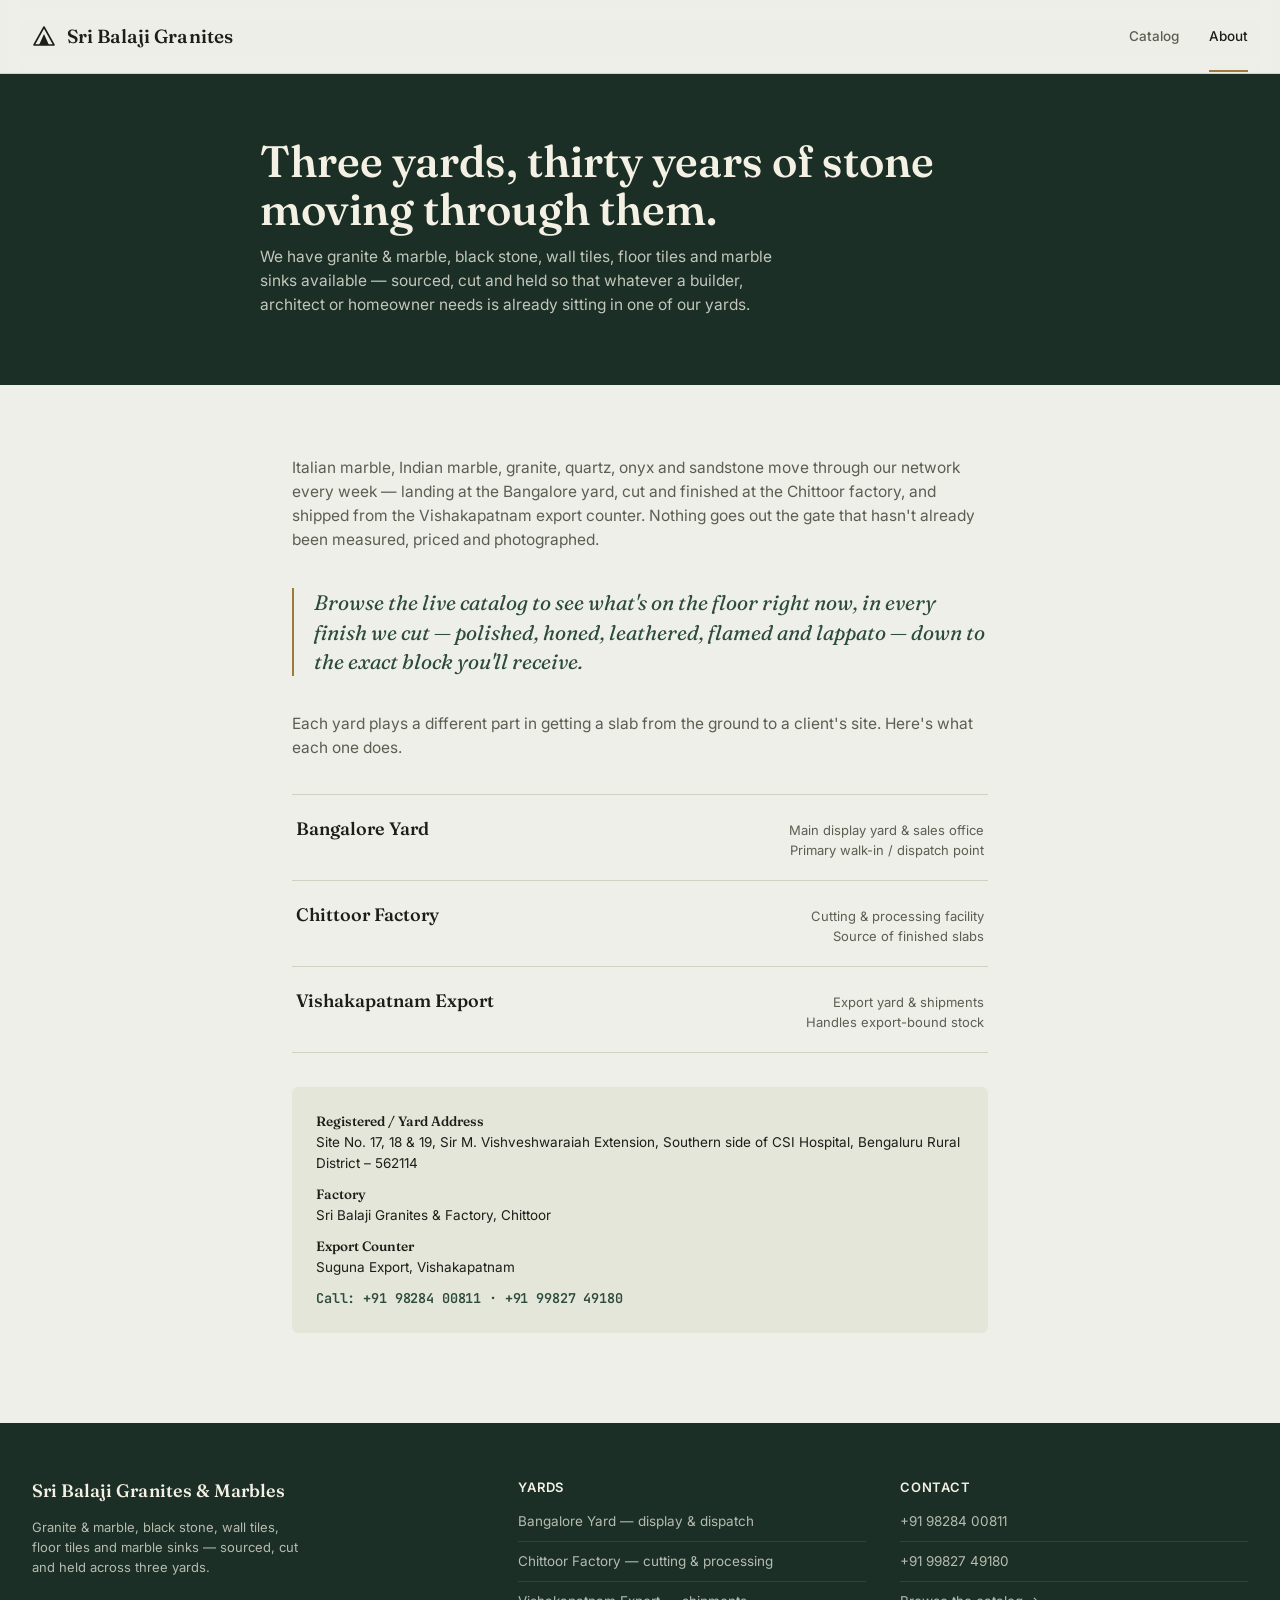
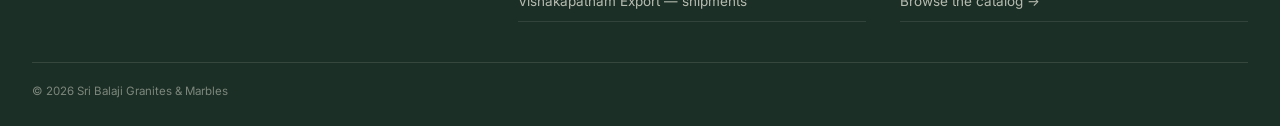
==== commit 0a86d974: "Add files via upload" ====
--- a/frontend/about.html
+++ b/frontend/about.html
@@ -19,9 +19,6 @@
   <nav class="main-nav">
     <a href="/">Catalog</a>
     <a href="/about.html" class="active">About</a>
-    <a href="/staff" class="icon-btn" aria-label="Staff login">
-      <svg viewBox="0 0 24 24" fill="none" stroke="#1c1e18" stroke-width="1.6"><circle cx="12" cy="8" r="3.6"/><path d="M4.5 20c1.4-3.8 4.2-5.8 7.5-5.8s6.1 2 7.5 5.8"/></svg>
-    </a>
   </nav>
 </header>
 
@@ -78,7 +75,6 @@
   </div>
   <div class="footer-bottom">
     <span>&copy; <span id="year"></span> Sri Balaji Granites &amp; Marbles</span>
-    <a href="/staff">Staff sign in</a>
   </div>
 </footer>
 
